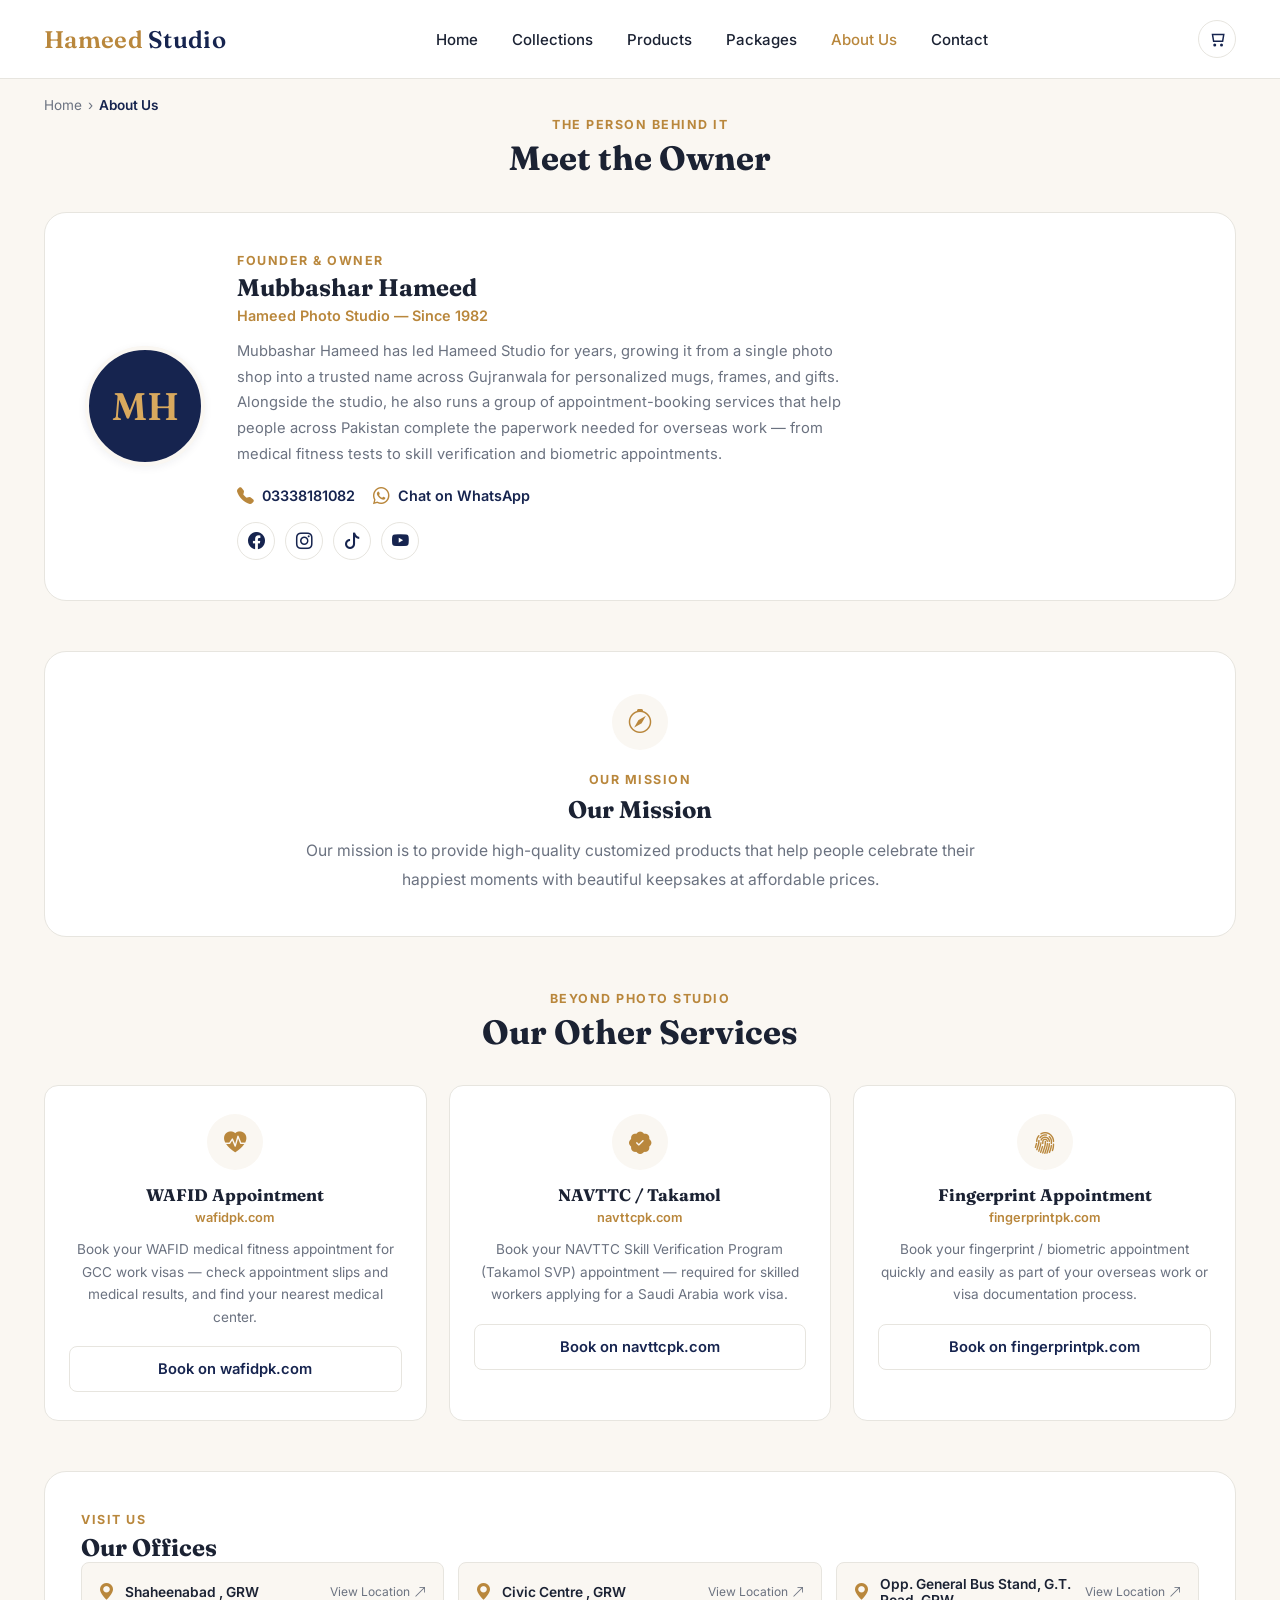
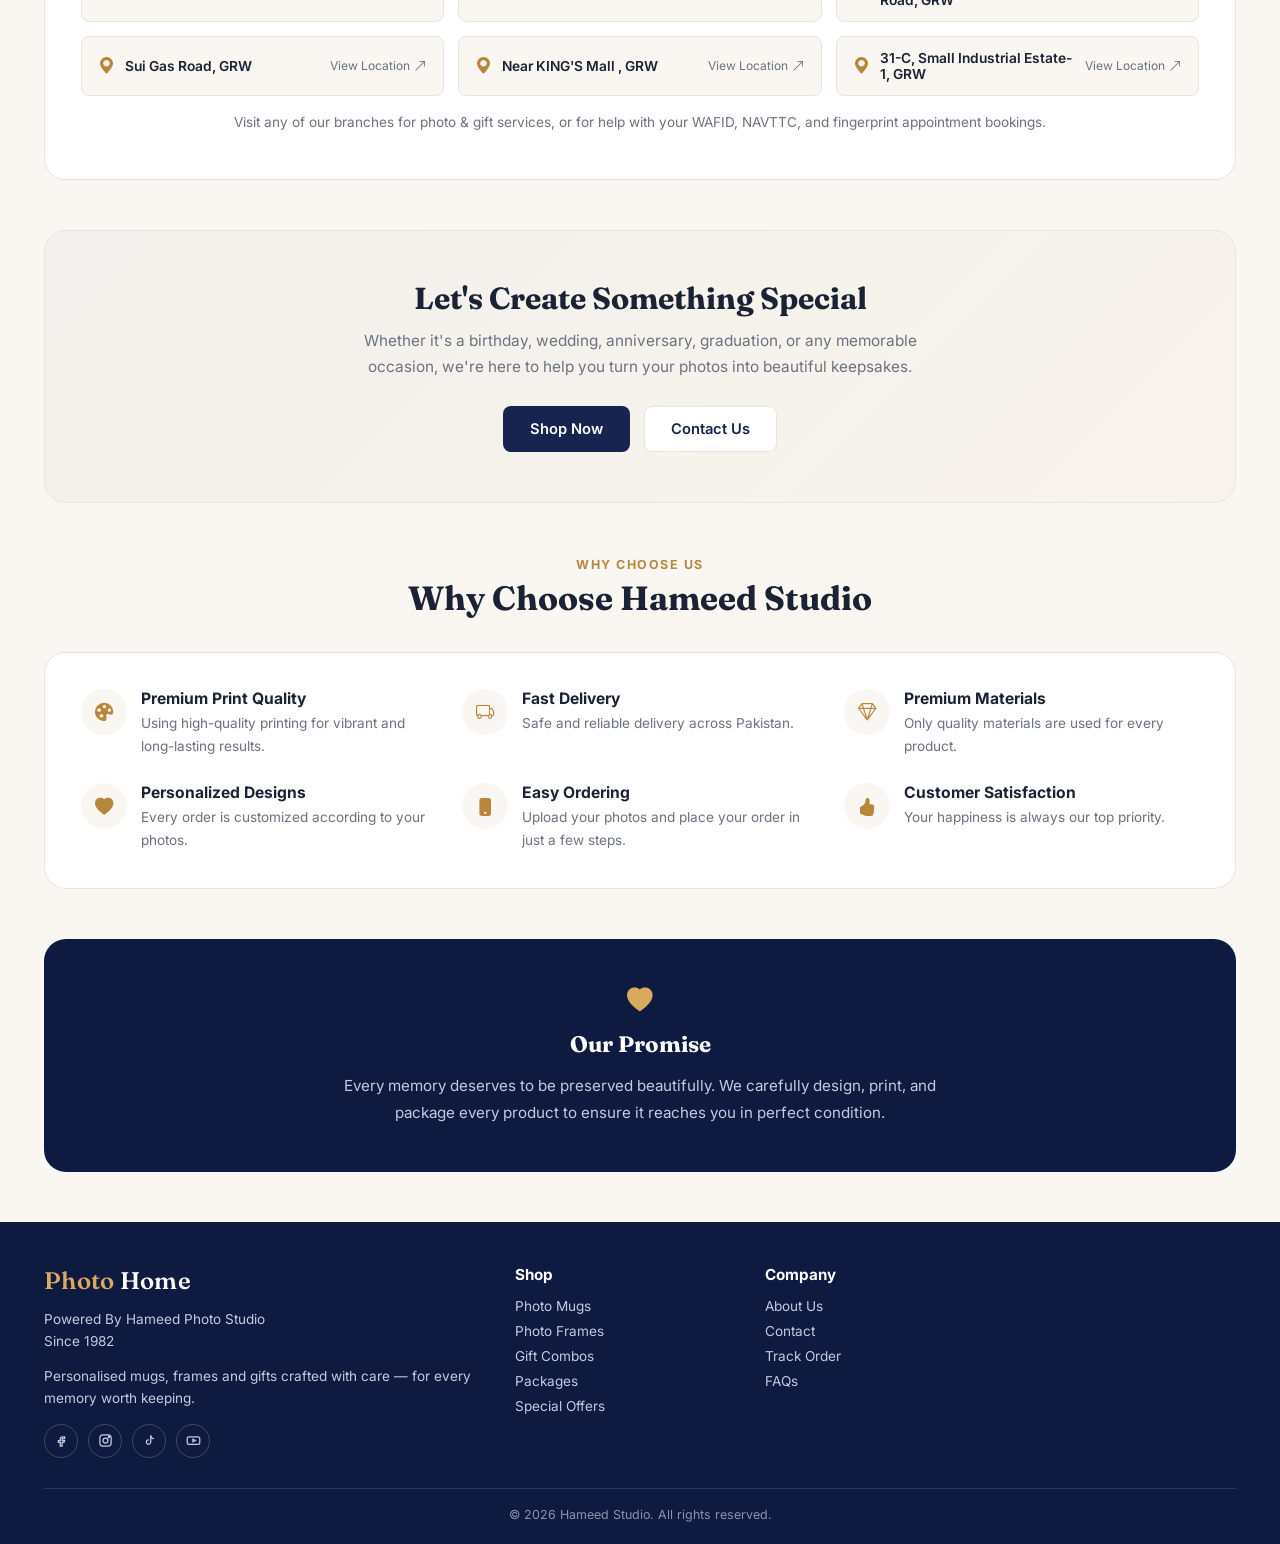
==== about.html @ 4ef89299 "Add files via upload" ====
<!DOCTYPE html>
<html lang="en">
<head>
<meta charset="UTF-8">
<meta name="viewport" content="width=device-width, initial-scale=1.0">
 <link rel="icon" type="image/png" href="f.png">
<title>About Us — Hameed Photo Studio</title>
<link rel="preconnect" href="https://fonts.googleapis.com">
<link href="https://fonts.googleapis.com/css2?family=Fraunces:wght@500;600;700&family=Inter:wght@400;500;600;700&display=swap" rel="stylesheet">
<link rel="stylesheet" href="https://cdn.jsdelivr.net/npm/bootstrap-icons@1.11.3/font/bootstrap-icons.css">
<link rel="stylesheet" href="css/style.css">
<style>
  /* ---------- About page (scoped additions, on-brand) ---------- */
  .about-hero{
    background:var(--navy);
    border-radius:var(--radius-lg);
    padding:56px 40px;
    margin:26px 0 50px;
    color:#fff;
    text-align:center;
  }
  .about-hero .eyebrow{color:var(--gold-light);}
  .about-hero h1{
    color:#fff;
    font-size:clamp(1.9rem,4vw,2.7rem);
    margin:10px 0 18px;
  }
  .about-hero p{
    color:#d9ddea;
    max-width:680px;
    margin:0 auto 10px;
    font-size:1rem;
    line-height:1.8;
  }

  .about-mission{
    background:#fff;
    border:1px solid var(--border);
    border-radius:var(--radius-lg);
    padding:42px;
    text-align:center;
    margin-bottom:50px;
  }
  .about-mission .icon-circle{
    width:56px;height:56px;
    border-radius:50%;
    background:var(--cream);
    display:flex;align-items:center;justify-content:center;
    margin:0 auto 18px;
  }
  .about-mission .icon-circle i{font-size:1.5rem;color:var(--gold);}
  .about-mission h2{font-size:1.5rem;margin-bottom:14px;}
  .about-mission p{
    max-width:680px;
    margin:0 auto;
    color:var(--muted);
    font-size:.98rem;
    line-height:1.8;
  }

  .offer-grid{
    display:grid;
    grid-template-columns:repeat(4,1fr);
    gap:16px;
    margin-bottom:50px;
  }
  .offer-item{
    background:#fff;
    border:1px solid var(--border);
    border-radius:var(--radius);
    padding:20px 18px;
    display:flex;
    align-items:center;
    gap:12px;
    font-weight:600;
    font-size:.92rem;
    color:var(--text);
    transition:box-shadow .15s ease, transform .15s ease, border-color .15s ease;
  }
  .offer-item:hover{
    box-shadow:var(--shadow-sm);
    transform:translateY(-2px);
    border-color:var(--gold-light);
  }
  .offer-item .check{
    width:30px;height:30px;
    border-radius:50%;
    background:var(--cream);
    color:var(--gold);
    display:flex;align-items:center;justify-content:center;
    flex:none;
    font-size:.9rem;
  }

  .why-strip{
    background:#fff;
    border:1px solid var(--border);
    border-radius:var(--radius-lg);
    padding:36px;
    display:grid;
    grid-template-columns:repeat(3,1fr);
    gap:26px;
    margin-bottom:50px;
  }
  .why-item{display:flex;gap:14px;align-items:flex-start;}
  .why-item .icon-circle{
    width:46px;height:46px;
    border-radius:50%;
    background:var(--cream);
    display:flex;align-items:center;justify-content:center;
    flex:none;
  }
  .why-item .icon-circle i{font-size:1.15rem;color:var(--gold);}
  .why-item b{display:block;font-size:.98rem;margin-bottom:4px;}
  .why-item span{font-size:.85rem;color:var(--muted);line-height:1.6;}

  .about-promise{
    background:var(--navy-dark);
    border-radius:var(--radius-lg);
    padding:46px 40px;
    text-align:center;
    color:#fff;
    margin-bottom:50px;
  }
  .about-promise i.bi-heart-fill{font-size:1.6rem;color:var(--gold-light);margin-bottom:16px;display:block;}
  .about-promise h2{color:#fff;font-size:1.4rem;margin-bottom:14px;}
  .about-promise p{
    color:#c4cae0;
    max-width:620px;
    margin:0 auto;
    font-size:.95rem;
    line-height:1.8;
  }

  /* ---------- Meet the Owner ---------- */
  .owner-section{
    background:#fff;
    border:1px solid var(--border);
    border-radius:var(--radius-lg);
    padding:40px;
    margin-bottom:50px;
    display:flex;
    align-items:center;
    gap:32px;
    flex-wrap:wrap;
  }
  .owner-photo{
    width:120px;height:120px;
    border-radius:50%;
    background:var(--navy);
    color:var(--gold-light);
    display:flex;align-items:center;justify-content:center;
    font-family:var(--font-display);
    font-size:2.4rem;
    font-weight:600;
    flex:none;
    border:4px solid var(--cream);
    box-shadow:var(--shadow-sm);
  }
  .owner-details{flex:1;min-width:240px;}
  .owner-details .eyebrow{display:block;margin-bottom:6px;}
  .owner-details h2{font-size:1.5rem;margin-bottom:6px;}
  .owner-details .owner-role{color:var(--gold);font-weight:600;font-size:.9rem;margin-bottom:14px;}
  .owner-details p{color:var(--muted);font-size:.92rem;line-height:1.75;margin-bottom:18px;max-width:620px;}
  .owner-contact-row{display:flex;align-items:center;gap:18px;flex-wrap:wrap;margin-bottom:16px;}
  .owner-contact-row a{
    display:inline-flex;align-items:center;gap:8px;
    font-weight:600;font-size:.9rem;color:var(--navy);
  }
  .owner-contact-row a:hover{color:var(--gold);}
  .owner-contact-row i{color:var(--gold);font-size:1.05rem;}
  .owner-social-row{display:flex;gap:10px;}
  .owner-social-row a{
    width:38px;height:38px;
    border-radius:50%;
    border:1px solid var(--border);
    display:flex;align-items:center;justify-content:center;
    color:var(--navy);
    transition:background .15s ease, border-color .15s ease, color .15s ease;
  }
  .owner-social-row a:hover{background:var(--navy);border-color:var(--navy);color:#fff;}
  .owner-social-row i{font-size:1.05rem;}

  /* ---------- Other Websites / Services ---------- */
  .services-grid{
    display:grid;
    grid-template-columns:repeat(3,1fr);
    gap:22px;
    margin-bottom:50px;
  }
  .service-card{
    background:#fff;
    border:1px solid var(--border);
    border-radius:var(--radius);
    padding:28px 24px;
    text-align:center;
    transition:box-shadow .15s ease, transform .15s ease;
  }
  .service-card:hover{box-shadow:var(--shadow);transform:translateY(-3px);}
  .service-card .icon-circle{
    width:56px;height:56px;
    border-radius:50%;
    background:var(--cream);
    display:flex;align-items:center;justify-content:center;
    margin:0 auto 16px;
  }
  .service-card .icon-circle i{font-size:1.4rem;color:var(--gold);}
  .service-card h3{font-size:1.05rem;margin-bottom:4px;}
  .service-card .service-domain{
    display:block;
    font-size:.8rem;
    color:var(--gold);
    font-weight:600;
    margin-bottom:12px;
  }
  .service-card p{font-size:.85rem;color:var(--muted);line-height:1.65;margin-bottom:18px;min-height:66px;}
  .service-card .btn{width:100%;}

  /* ---------- Offices ---------- */
  .offices-section{
    background:#fff;
    border:1px solid var(--border);
    border-radius:var(--radius-lg);
    padding:36px;
    margin-bottom:50px;
  }
  .offices-section .store-item{
    background:var(--cream);
    border:1px solid var(--border);
  }
  .offices-section .store-item:hover{
    background:#fff;
    border-color:var(--gold);
    box-shadow:var(--shadow-sm);
  }
  .offices-section .store-name{color:var(--text);}
  .offices-section .store-view{color:var(--muted);}
  .offices-section .store-item i.bi-geo-alt-fill{color:var(--gold);}
  .offices-note{
    font-size:.85rem;
    color:var(--muted);
    margin-top:18px;
    text-align:center;
  }

  .about-cta{
    text-align:center;
    padding:50px 24px;
    background:linear-gradient(135deg, #16244f08 0%, #b9873c08 100%);
    border-radius:var(--radius-lg);
    border:1px solid var(--border);
    margin-bottom:50px;
  }
  .about-cta h2{font-size:clamp(1.4rem,3vw,1.9rem);margin-bottom:12px;}
  .about-cta p{
    max-width:560px;
    margin:0 auto 26px;
    color:var(--muted);
    font-size:.96rem;
    line-height:1.7;
  }
  .about-cta .cta-buttons{
    display:flex;
    justify-content:center;
    gap:14px;
    flex-wrap:wrap;
  }

  @media (max-width:1024px){
    .offer-grid{grid-template-columns:repeat(2,1fr);}
    .why-strip{grid-template-columns:repeat(2,1fr);}
    .services-grid{grid-template-columns:1fr 1fr;}
  }
  @media (max-width:768px){
    .about-hero,.about-mission,.about-promise{padding:32px 22px;}
    .why-strip{grid-template-columns:1fr;padding:26px;}
    .offer-grid{grid-template-columns:1fr 1fr;}
    .owner-section{padding:28px;text-align:center;justify-content:center;}
    .owner-contact-row,.owner-social-row{justify-content:center;}
    .services-grid{grid-template-columns:1fr;}
    .offices-section{padding:26px;}
  }
  @media (max-width:520px){
    .offer-grid{grid-template-columns:1fr;}
    .cta-buttons{flex-direction:column;}
    .cta-buttons .btn{width:100%;}
  }
</style>
</head>
<body>
  <header class="site-header">
      <div class="container">
        <a href="index.html" class="logo">Hameed <span>Studio</span></a>
        <nav class="main-nav">
          <a href="index.html" >Home</a>
          <a href="./coll.html">Collections</a>
          <a href="products.html">Products</a>
          <a href="packages.html">Packages</a>
          <a href="about.html" class="active">About Us</a>
          <a href="contact.html">Contact</a>
        </nav>
        <div class="header-icons">
          
          <a href="cart.html" class="icon-btn" aria-label="Cart">
            <svg viewBox="0 0 24 24" fill="none" stroke="currentColor" stroke-width="2">
              <path d="M6 6h15l-1.5 9h-12z" />
              <circle cx="9" cy="20" r="1" />
              <circle cx="18" cy="20" r="1" />
            </svg>
            <span class="cart-count">0</span>
          </a>
        
          <button class="hamburger" aria-label="Menu">
            <svg viewBox="0 0 24 24" fill="none" stroke="currentColor" stroke-width="2">
              <path d="M3 6h18M3 12h18M3 18h18" />
            </svg>
          </button>
        </div>
      </div>
      <nav class="mobile-nav">
        <a href="index.html">Home</a>
        <a href="coll.html">Collections</a>
        <a href="products.html">Products</a>
        <a href="packages.html">Packages</a>
        <a href="about.html">About Us</a>
        <a href="contact.html">Contact</a>
      </nav>
    </header>

<div class="container">
  <div class="breadcrumb">
    <a href="index.html">Home</a><span class="sep">›</span><span class="current">About Us</span>
  </div>


  <!-- Meet the Owner -->
  <div class="section-head contact-section-head">
    <span class="eyebrow">The Person Behind It</span>
    <h2 style="margin-top:6px;">Meet the Owner</h2>
  </div>
  <div class="owner-section">
    <div class="owner-photo">MH</div>
    <div class="owner-details">
      <span class="eyebrow">Founder &amp; Owner</span>
      <h2>Mubbashar Hameed</h2>
      <div class="owner-role">Hameed Photo Studio — Since 1982</div>
      <p>Mubbashar Hameed has led Hameed Studio for years, growing it from a single photo shop into a trusted name across Gujranwala for personalized mugs, frames, and gifts. Alongside the studio, he also runs a group of appointment-booking services that help people across Pakistan complete the paperwork needed for overseas work — from medical fitness tests to skill verification and biometric appointments.</p>
      <div class="owner-contact-row">
        <a href="tel:+923338181082"><i class="bi bi-telephone-fill"></i> 03338181082</a>
        <a href="https://wa.me/923338181082" target="_blank" rel="noopener noreferrer"><i class="bi bi-whatsapp"></i> Chat on WhatsApp</a>
      </div>
      <div class="owner-social-row">
        <a href="https://www.facebook.com/share/1FpU9w5zaE/?mibextid=wwXIfr" target="_blank" rel="noopener noreferrer" aria-label="Facebook"><i class="bi bi-facebook"></i></a>
        <a href="https://www.instagram.com/photohome92?utm_source=ig_web_button_share_sheet&igsh=ZDNlZDc0MzIxNw==" target="_blank" rel="noopener noreferrer" aria-label="Instagram"><i class="bi bi-instagram"></i></a>
        <a href="https://www.tiktok.com/@mubbasharhameed?_r=1&_d=el9mgd0d287khg&sec_uid=MS4wLjABAAAAEWGDdGhFYpXPYLI64K3etRBabU9BoQK030XQkEzIUqg5eX-70fOCUuhP2rF45krd&share_author_id=6718066188109317126&sharer_language=en&source=h5_m&u_code=d7ci6beak2mieh&item_author_type=1&utm_source=copy&tt_from=copy&enable_checksum=1&utm_medium=ios&share_link_id=FFA231FA-F292-4E8D-B7E1-EBB115551BD9&user_id=6718066188109317126&sec_user_id=MS4wLjABAAAAEWGDdGhFYpXPYLI64K3etRBabU9BoQK030XQkEzIUqg5eX-70fOCUuhP2rF45krd&social_share_type=4&ug_btm=b8727,b0&utm_campaign=client_share&share_app_id=1233" target="_blank" rel="noopener noreferrer" aria-label="TikTok"><i class="bi bi-tiktok"></i></a>
        <a href="https://youtube.com/@hameedphotostudio9298?si=7_X4aQQ2ddpOKIj0" target="_blank" rel="noopener noreferrer" aria-label="YouTube"><i class="bi bi-youtube"></i></a>
      </div>
    </div>
  </div>
  <!-- 2. Our Mission -->
  <div class="about-mission">
    <div class="icon-circle"><i class="bi bi-compass"></i></div>
    <span class="eyebrow">Our Mission</span>
    <h2 style="margin-top:8px;">Our Mission</h2>
    <p>Our mission is to provide high-quality customized products that help people celebrate their happiest moments with beautiful keepsakes at affordable prices.</p>
  </div>




  <!-- Our Other Websites / Services -->
  <div class="section-head contact-section-head">
    <span class="eyebrow">Beyond Photo Studio</span>
    <h2 style="margin-top:6px;">Our Other Services</h2>
  </div>
  <div class="services-grid">
    <div class="service-card">
      <div class="icon-circle"><i class="bi bi-heart-pulse-fill"></i></div>
      <h3>WAFID Appointment</h3>
      <span class="service-domain">wafidpk.com</span>
      <p>Book your WAFID medical fitness appointment for GCC work visas — check appointment slips and medical results, and find your nearest medical center.</p>
      <a href="https://wafidpk.com" target="_blank" rel="noopener noreferrer" class="btn btn-outline">Book on wafidpk.com</a>
    </div>
    <div class="service-card">
      <div class="icon-circle"><i class="bi bi-patch-check-fill"></i></div>
      <h3>NAVTTC / Takamol</h3>
      <span class="service-domain">navttcpk.com</span>
      <p>Book your NAVTTC Skill Verification Program (Takamol SVP) appointment — required for skilled workers applying for a Saudi Arabia work visa.</p>
      <a href="https://navttcpk.com" target="_blank" rel="noopener noreferrer" class="btn btn-outline">Book on navttcpk.com</a>
    </div>
    <div class="service-card">
      <div class="icon-circle"><i class="bi bi-fingerprint"></i></div>
      <h3>Fingerprint Appointment</h3>
      <span class="service-domain">fingerprintpk.com</span>
      <p>Book your fingerprint / biometric appointment quickly and easily as part of your overseas work or visa documentation process.</p>
      <a href="https://fingerprintpk.com" target="_blank" rel="noopener noreferrer" class="btn btn-outline">Book on fingerprintpk.com</a>
    </div>
  </div>

  <!-- Our Offices -->
  <div class="offices-section">
    <div class="contact-section-head">
      <span class="eyebrow">Visit Us</span>
      <h2 style="margin-top:6px;">Our Offices</h2>
    </div>
    <div class="store-grid">
      <a class="store-item" href="https://maps.app.goo.gl/Ns7Nab46HfmEYiUe8" target="_blank" rel="noopener noreferrer">
        <i class="bi bi-geo-alt-fill"></i>
        <span class="store-name">Shaheenabad , GRW</span>
        <span class="store-view">View Location <i class="bi bi-arrow-up-right"></i></span>
      </a>
      <a class="store-item" href="https://maps.app.goo.gl/9WUnMPao4esh6DT9A" target="_blank" rel="noopener noreferrer">
        <i class="bi bi-geo-alt-fill"></i>
        <span class="store-name">Civic Centre , GRW</span>
        <span class="store-view">View Location <i class="bi bi-arrow-up-right"></i></span>
      </a>
      <a class="store-item" href="https://maps.app.goo.gl/9Dsx5iBLH7k877bQ9" target="_blank" rel="noopener noreferrer">
        <i class="bi bi-geo-alt-fill"></i>
        <span class="store-name">Opp. General Bus Stand, G.T. Road, GRW</span>
        <span class="store-view">View Location <i class="bi bi-arrow-up-right"></i></span>
      </a>
      <a class="store-item" href="https://maps.app.goo.gl/rNb89twX9jYsZD4z9" target="_blank" rel="noopener noreferrer">
        <i class="bi bi-geo-alt-fill"></i>
        <span class="store-name">Sui Gas Road, GRW</span>
        <span class="store-view">View Location <i class="bi bi-arrow-up-right"></i></span>
      </a>
      <a class="store-item" href="https://maps.app.goo.gl/7EHVBnwbSZJgqomSA" target="_blank" rel="noopener noreferrer">
        <i class="bi bi-geo-alt-fill"></i>
        <span class="store-name">Near KING'S Mall , GRW</span>
        <span class="store-view">View Location <i class="bi bi-arrow-up-right"></i></span>
      </a>
      <a class="store-item" href="https://maps.app.goo.gl/yhW7ZsPJetTutuQg9" target="_blank" rel="noopener noreferrer">
        <i class="bi bi-geo-alt-fill"></i>
        <span class="store-name">31-C, Small Industrial Estate-1, GRW</span>
        <span class="store-view">View Location <i class="bi bi-arrow-up-right"></i></span>
      </a>
    </div>
    <p class="offices-note">Visit any of our branches for photo &amp; gift services, or for help with your WAFID, NAVTTC, and fingerprint appointment bookings.</p>
  </div>

  <!-- 6. Call To Action -->
  <div class="about-cta">
    <h2>Let's Create Something Special</h2>
    <p>Whether it's a birthday, wedding, anniversary, graduation, or any memorable occasion, we're here to help you turn your photos into beautiful keepsakes.</p>
    <div class="cta-buttons">
      <a href="products.html" class="btn btn-primary">Shop Now</a>
      <a href="contact.html" class="btn btn-outline">Contact Us</a>
    </div>
  </div>
  <!-- 4. Why Choose Hameed Studio -->
  <div class="section-head contact-section-head">
    <span class="eyebrow">Why Choose Us</span>
    <h2 style="margin-top:6px;">Why Choose Hameed Studio</h2>
  </div>
  <div class="why-strip">
    <div class="why-item">
      <div class="icon-circle"><i class="bi bi-palette-fill"></i></div>
      <div>
        <b>Premium Print Quality</b>
        <span>Using high-quality printing for vibrant and long-lasting results.</span>
      </div>
    </div>
    <div class="why-item">
      <div class="icon-circle"><i class="bi bi-truck"></i></div>
      <div>
        <b>Fast Delivery</b>
        <span>Safe and reliable delivery across Pakistan.</span>
      </div>
    </div>
    <div class="why-item">
      <div class="icon-circle"><i class="bi bi-gem"></i></div>
      <div>
        <b>Premium Materials</b>
        <span>Only quality materials are used for every product.</span>
      </div>
    </div>
    <div class="why-item">
      <div class="icon-circle"><i class="bi bi-heart-fill"></i></div>
      <div>
        <b>Personalized Designs</b>
        <span>Every order is customized according to your photos.</span>
      </div>
    </div>
    <div class="why-item">
      <div class="icon-circle"><i class="bi bi-phone-fill"></i></div>
      <div>
        <b>Easy Ordering</b>
        <span>Upload your photos and place your order in just a few steps.</span>
      </div>
    </div>
    <div class="why-item">
      <div class="icon-circle"><i class="bi bi-hand-thumbs-up-fill"></i></div>
      <div>
        <b>Customer Satisfaction</b>
        <span>Your happiness is always our top priority.</span>
      </div>
    </div>
  </div>
  <!-- 5. Our Promise -->
  <div class="about-promise">
    <i class="bi bi-heart-fill"></i>
    <h2>Our Promise</h2>
    <p>Every memory deserves to be preserved beautifully. We carefully design, print, and package every product to ensure it reaches you in perfect condition.</p>
  </div>
</div>
  <footer class="site-footer" id="footer-section">
      <div class="container">
        <div class="footer-grid">
          <div>
                <a href="index.html" class="logo" style="color: #d9a95e;">Photo <span style="color: #fff;">Home</span></a>
            <p>Powered By Hameed Photo Studio <br> Since 1982</p>
                <p>Personalised mugs, frames and gifts crafted with care — for every memory worth keeping.</p>
            <div class="social-row">
              <a href="https://www.facebook.com/share/1FpU9w5zaE/?mibextid=wwXIfr" aria-label="Facebook"><svg viewBox="0 0 24 24" fill="none" stroke="currentColor"
                  stroke-width="2">
                  <path d="M14 9h3V6h-3a4 4 0 00-4 4v2H7v3h3v6h3v-6h3l1-3h-4v-2a1 1 0 011-1z" />
                </svg></a>
              <a href="https://www.instagram.com/photohome92?utm_source=ig_web_button_share_sheet&igsh=ZDNlZDc0MzIxNw==" aria-label="Instagram"><svg viewBox="0 0 24 24" fill="none" stroke="currentColor"
                  stroke-width="2">
                  <rect x="3" y="3" width="18" height="18" rx="5" />
                  <circle cx="12" cy="12" r="4" />
                  <circle cx="17.5" cy="6.5" r="1" />
                </svg></a>
              <a href="https://www.tiktok.com/@mubbasharhameed?_r=1&_d=el9mgd0d287khg&sec_uid=MS4wLjABAAAAEWGDdGhFYpXPYLI64K3etRBabU9BoQK030XQkEzIUqg5eX-70fOCUuhP2rF45krd&share_author_id=6718066188109317126&sharer_language=en&source=h5_m&u_code=d7ci6beak2mieh&item_author_type=1&utm_source=copy&tt_from=copy&enable_checksum=1&utm_medium=ios&share_link_id=FFA231FA-F292-4E8D-B7E1-EBB115551BD9&user_id=6718066188109317126&sec_user_id=MS4wLjABAAAAEWGDdGhFYpXPYLI64K3etRBabU9BoQK030XQkEzIUqg5eX-70fOCUuhP2rF45krd&social_share_type=4&ug_btm=b8727,b0&utm_campaign=client_share&share_app_id=1233" aria-label="TikTok"><svg viewBox="0 0 24 24" fill="none" stroke="currentColor"
                  stroke-width="2">
                  <path d="M14 4v10.5a3.5 3.5 0 11-3-3.46" />
                  <path d="M14 4a5 5 0 005 5" />
                </svg></a>
              <a href="https://youtube.com/@hameedphotostudio9298?si=7_X4aQQ2ddpOKIj0" aria-label="YouTube"><svg viewBox="0 0 24 24" fill="none" stroke="currentColor"
                  stroke-width="2">
                  <rect x="2" y="6" width="20" height="12" rx="3" />
                  <path d="M11 10l4 2-4 2z" />
                </svg></a>
            </div>
          </div>
          <div>
            <h4>Shop</h4>
            <ul>
              <li><a href="products.html">Photo Mugs</a></li>
              <li><a href="products.html">Photo Frames</a></li>
              <li><a href="products.html">Gift Combos</a></li>
              <li><a href="packages.html">Packages</a></li>
              <li><a href="products.html">Special Offers</a></li>
            </ul>
          </div>
          <div>
            <h4>Company</h4>
            <ul>
              <li><a href="about.html">About Us</a></li>
              <li><a href="contact.html">Contact</a></li>
              <li><a href="contact.html">Track Order</a></li>
              <li><a href="about.html">FAQs</a></li>
            </ul>
          </div>
         
        </div>

    
        <div class="footer-bottom">© 2026 Hameed Studio. All rights reserved.</div>
      </div>
    </footer>


<script src="js/cart.js"></script>
<script src="js/main.js"></script>
</body>
</html>
---- css/style.css ----
/* ============================================================
   HAMEED STUDIO — Design tokens
   Change the values in :root to re-theme the whole site.
   ============================================================ */
:root{
  --navy-dark:#0e1a3f;
  --navy:#16244f;
  --navy-soft:#1d2c5c;
  --gold:#b9873c;
  --gold-light:#d9a95e;
  --cream:#faf7f2;
  --white:#ffffff;
  --text:#1b2233;
  --muted:#6b7280;
  --border:#e7e5df;
  --success:#1f9d55;
  --danger:#d64545;
  --radius-sm:8px;  
  --radius:14px;
  --radius-lg:22px;
  --shadow-sm:0 2px 8px rgba(16,26,63,.06);
  --shadow:0 8px 28px rgba(16,26,63,.10);
  --shadow-lg:0 18px 45px rgba(16,26,63,.16);
  --maxw:1240px;
  --font-display:'Fraunces', 'Georgia', serif;
  --font-body:'Inter', -apple-system, BlinkMacSystemFont, sans-serif;
}

*,*::before,*::after{box-sizing:border-box;}
html{scroll-behavior:smooth;}
body{
  margin:0;
  font-family:var(--font-body);
  color:var(--text);
  background:var(--cream);
  -webkit-font-smoothing:antialiased;
}
img{max-width:100%;display:block;}
a{color:inherit;text-decoration:none;}
/* Remove underlines everywhere — overrides Bootstrap or inline link styles */
a, a * , u, .underline{ 
  text-decoration: none !important;
  box-shadow: none !important;
}
button{font-family:inherit;cursor:pointer;}
ul{list-style:none;margin:0;padding:0;}
h1,h2,h3,h4{font-family:var(--font-display);margin:0;line-height:1.15;}
:focus-visible{outline:2px solid var(--gold);outline-offset:2px;}

.container{
  max-width:var(--maxw);
  margin:0 auto;
  padding:0 24px;
}

/* ---------- Utility strip (trust badges) ---------- */
.trust-strip{
  background:var(--navy);
  color:#fff;
}
.trust-strip .container{
  display:flex;
  align-items:center;
  justify-content:space-evenly;
  flex-wrap:wrap;
  gap:20px;
  padding-top:14px;
  padding-bottom:14px;
}
.trust-item{
  display:flex;
  align-items:center;
  justify-content:center;
  gap:10px;
  white-space:nowrap;
  font-size:.82rem;
  flex:1 1 auto;
}
.trust-item svg{flex:none;width:20px;height:20px;stroke:var(--gold-light);}
.trust-item b{display:block;font-size:.86rem;font-weight:600;}
.trust-item span{color:#b9c0d8;font-size:.76rem;}

/* Backwards compatibility for new trust-strip markup (container-fluid) */
.container-fluid.text-white.py-2{
  background:var(--navy);
  color:#fff;
}
.container-fluid.text-white.py-2 .container{
  display:flex;
  align-items:center;
  justify-content:space-evenly;
  flex-wrap:wrap;
  gap:20px; 
  padding-top:8px;
  padding-bottom:8px;
}
.container-fluid.text-white.py-2 .col-4{display:flex;align-items:center;justify-content:center;gap:10px;white-space:nowrap;}
.container-fluid.text-white.py-2 i{color:var(--gold-light);}



.site-header{
  background:#fff;
  border-bottom:1px solid var(--border);
  position:sticky;
  top:0;
  z-index:50;
}
.site-header .container{
  display:flex;
  align-items:center;
  justify-content:space-between;
  height:78px;
}
.logo{
  font-family:var(--font-display);
  font-weight:600;
  font-size:1.5rem;
  color:var(--gold);
  letter-spacing:.3px;
  text-decoration: none;
}
.logo span{color:var(--navy);}
.main-nav{
  display:flex;
  align-items:center;
  gap:34px;
}
.main-nav a{
  font-size:.94rem;
  font-weight:500;
  color:var(--text);
  position:relative;
  padding:4px 0;
}
.main-nav a.active,.main-nav a:hover{color:var(--gold);}
.header-icons{
  display:flex;
  align-items:center;
  gap:20px;
}
.icon-btn{
  position:relative;
  width:38px;height:38px;
  display:flex;align-items:center;justify-content:center;
  border-radius:50%;
  border:1px solid var(--border);
  background:#fff;
  color:var(--navy);
}
.icon-btn:hover{background:var(--cream);}
.icon-btn svg{width:18px;height:18px;}
.cart-count{
  position:absolute;
  top:-6px;right:-6px;
  background:var(--gold);
  color:#fff;
  font-size:.65rem;
  font-weight:700;
  min-width:18px;height:18px;
  border-radius:50%;
  display:flex;align-items:center;justify-content:center;
  padding:0 3px;
}
.hamburger{
  display:none;
  width:38px;height:38px;
  border:none;background:none;
  align-items:center;justify-content:center;
}
.hamburger svg{width:24px;height:24px;}

.mobile-nav{
  display:none;
  flex-direction:column;
  background:#fff;
  border-bottom:1px solid var(--border);
  padding:8px 24px 18px;
}
.mobile-nav.open{display:flex;}
.mobile-nav a{
  padding:12px 0;
  border-bottom:1px solid var(--border);
  font-weight:500;
}
.mobile-nav a.active,
.mobile-nav a:hover{color:var(--gold);}
.mobile-nav a:last-child{border-bottom:none;}
/* =====================================
   HERO — REBUILT
   Rectangle 16:9 slider at every screen size (mobile included).
   6 slides, swipe/drag + arrow buttons + dots, no crossfade hacks —
   real transform-based track (see the script at the bottom of
   index.html for the swipe/drag/dots logic).
   To change images: swap the <img src> on each .hero-slide in
   index.html. Keep photos roughly 16:9 (e.g. 1600x900) so
   object-fit:cover doesn't crop faces/text awkwardly.
===================================== */

.hero{
  padding:16px 0 32px;
  background:none;
}

.hero .container{
  display:flex;
  flex-direction:column;
  gap:18px;
}

/* ---- Slider shell: fixed rectangle, never distorts ---- */
.hero-slider{
  position:relative;
  width:100%;
  aspect-ratio:16 / 9;
  border-radius:18px;
  overflow:hidden;
  background:#0f172a;
  box-shadow:var(--shadow);
  touch-action:pan-y;
  -webkit-user-select:none;
  user-select:none;
  margin-bottom:18px;
}

.hero-slider-track{
  display:flex;
  width:100%;
  height:100%;
  transition:transform .4s cubic-bezier(.22,.61,.36,1);
  will-change:transform;
}

.hero-slide{
  flex:0 0 100%;
  width:100%;
  height:100%;
}

.hero-slide img{
  width:100%;
  height:100%;
  object-fit:cover;
  object-position:center;
  pointer-events:none;
  -webkit-user-drag:none;
}

.hero-slider-btn{
  position:absolute;
  top:50%;
  transform:translateY(-50%);
  z-index:3;
  width:36px;
  height:36px;
  border:none;
  border-radius:50%;
  background:rgba(255,255,255,.85);
  color:var(--navy);
  display:flex;
  align-items:center;
  justify-content:center;
  box-shadow:0 6px 16px rgba(0,0,0,.2);
  cursor:pointer;
}
.hero-slider-btn.prev{left:10px;}
.hero-slider-btn.next{right:10px;}
.hero-slider-btn svg{width:18px;height:18px;}

.hero-dots{
  position:absolute;
  left:0;
  right:0;
  bottom:10px;
  z-index:3;
  display:flex;
  justify-content:center;
  gap:6px;
}
.hero-dot{
  width:7px;
  height:7px;
  padding:0;
  border:none;
  border-radius:50%;
  background:rgba(255,255,255,.55);
  cursor:pointer;
  transition:background .2s ease, width .2s ease;
}
.hero-dot.active{
  width:20px;
  border-radius:4px;
  background:#fff;
}

/* ---- Content panel ---- */
.hero-content{
  width:100%;
  background:var(--navy);
  color:#fff;
  border-radius:18px;
  padding:26px 22px;
  text-align:left;
  box-sizing:border-box;
}

.hero-eyebrow{
  display:block;
  color:var(--gold-light);
  font-size:13px;
  font-weight:700;
  letter-spacing:1px;
  margin-bottom:8px;
}

.hero h1{
  font-size:1.55rem;
  line-height:1.2;
  margin:0 0 10px;
  color:#fff;
}
.hero h1 em{
  color:var(--gold-light);
  font-style:normal;
}

.hero p{
  font-size:15px;
  line-height:1.7;
  color:#d9ddea;
  margin:0 0 20px;
  max-width:100%;
}

.hero .btn{
  width:100%;
  height:50px;
  display:flex;
  align-items:center;
  justify-content:center;
  background-color:var(--gold);
  color:#fff;
}

/* ---- Desktop / tablet: slider gets bigger, content sits below it ---- */
@media (min-width:769px){
  .hero{padding:24px 0 0;}
  .hero .container{position:relative;display:block;}

  .hero-slider{
    border-radius:28px;
    box-shadow:0 16px 40px rgba(0,0,0,.16);
  }
  .hero-slider-btn{width:46px;height:46px;}
  .hero-slider-btn.prev{left:20px;}
  .hero-slider-btn.next{right:20px;}
  .hero-slider-btn svg{width:20px;height:20px;}
  .hero-dots{bottom:18px;gap:8px;}
  .hero-dot{width:8px;height:8px;}
  .hero-dot.active{width:24px;}

  .hero-content{
    margin-top:24px;
    width:100%;
    background:linear-gradient(135deg, rgba(22,36,79,.96), rgba(22,36,79,.84));
    border-radius:24px;
    padding:28px 32px;
    box-shadow:0 12px 30px rgba(16,26,63,.25);
  }

  .hero h1{font-size:2.6rem;margin-bottom:14px;}
  .hero p{font-size:1.08rem;line-height:1.8;margin-bottom:24px;max-width:520px;}
  .hero .btn{width:auto;padding:15px 34px;height:auto;}
}

@media (min-width:1100px){
  .hero h1{font-size:3.1rem;}
}

/* Reusable hero-sized button used outside the hero section */
.btn-hero{
  padding:15px 34px;
  color: white;
  font-size:1rem;
  border-radius:6px;
}
/* ---------- Buttons ---------- */
.btn{
  display:inline-flex;
  align-items:center;
  justify-content:center;
  gap:8px;
  padding:13px 26px;
  border-radius:var(--radius-sm);
  border:1px solid transparent;
  font-weight:600;
  font-size:.92rem;
  text-decoration: none;
  transition:transform .15s ease, background .15s ease;
}
.btn-primary{background:var(--navy);color:#fff;}
.btn-primary:hover{background:var(--navy-soft);}
.btn-gold{background:var(--gold);color:#fff;}
.btn-gold:hover{background:var(--gold-light);}
.btn-outline{background:#fff;color:var(--navy);border-color:var(--border);}
.btn-outline:hover{border-color:var(--navy);}
.btn-block{width:100%;}
.btn svg{width:17px;height:17px;}
.btn:active{transform:scale(.98);}
.btn:disabled{opacity:.5;cursor:not-allowed;}

/* ---------- Category chips ---------- */
.chip-row{
  display:flex;
  flex-wrap:wrap;
  gap:10px;
  margin:28px 0;
  align-items:flex-start;
}
.chip-row.filter-row{
  margin:18px 0 30px;
  overflow-x:auto;
  padding-bottom:4px;
  -webkit-overflow-scrolling:touch;
  flex-wrap:nowrap;
}
.chip-row.filter-row::-webkit-scrollbar{
  height:6px;
}
.chip-row.filter-row::-webkit-scrollbar-thumb{
  background:rgba(0,0,0,.15);
  border-radius:999px;
}
.chip{
  background:#fff;
  border:1px solid var(--border);
  border-radius:999px;
  padding:10px 16px;
  display:flex;
  align-items:center;
  gap:8px;
  min-width:auto;
  height:42px;
  transition:box-shadow .15s ease, transform .15s ease, border-color .15s ease;
  white-space:nowrap;
}
.chip:hover{
  box-shadow:var(--shadow-sm);
  transform:translateY(-1px);
}
.chip.active{
  background:var(--navy);
  color:#fff;
  border-color:var(--navy);
}
.chip.active svg{color:#fff;}
.chip svg{width:18px;height:18px;color:var(--navy);}
.chip b{font-size:.92rem;}
.chip span{font-size:.78rem;color:var(--gold);font-weight:600;}

/* ---------- Section heading ---------- */
.section{padding:48px 0;}
.section-head{
  text-align:center;
  margin-bottom:34px;
}
.eyebrow{
  color:var(--gold);
  font-weight:700;
  letter-spacing:1.5px;
  font-size:.78rem;
  text-transform:uppercase;
}
.section-head h2{
  font-size:clamp(1.5rem,3vw,2.1rem);
  margin-top:6px;
}
.divider-heart{
  color:var(--gold);
  margin-top:10px;
}

/* ---------- Product grid & card ---------- */
.product-grid{
  display:grid;
  grid-template-columns:repeat(4,1fr);
  gap:22px;
}
.product-card{
  background:#fff;
  border:1px solid var(--border);
  border-radius:var(--radius);
  overflow:hidden;
  display:flex;
  flex-direction:column;
  position:relative;
  transition:box-shadow .15s ease, transform .15s ease;
}
.product-card:hover{box-shadow:var(--shadow);transform:translateY(-3px);}
.product-thumb{
  position:relative;
  width:100%;
  aspect-ratio:1/1;
  overflow:hidden;
  background:var(--cream);
}
.product-thumb img{
  width:100%;height:100%;
  object-fit:contain;
  background:#fff;
  transition:transform .3s ease;
}

/* Make product cards square on homepage product grids */
.product-grid.square-cards .product-thumb{
  aspect-ratio:1/1;
}
.product-card:hover .product-thumb img{transform:scale(1.05);}
.badge{
  position:absolute;
  top:10px;left:10px;
  background:var(--gold);
  color:#fff;
  font-size:.68rem;
  font-weight:700;
  padding:4px 9px;
  border-radius:999px;
  z-index:2;
}
.product-info{
  padding:16px 16px 18px;
  display:flex;
  flex-direction:column;
  gap:6px;
  flex:1;
}
.product-info h3{font-size:1rem;font-weight:600;}
.product-info .desc{font-size:.8rem;color:var(--muted);}
.price-row{
  display:flex;
  align-items:baseline;
  gap:8px;
  margin:4px 0 10px;
}
.price{font-weight:700;color:var(--navy);font-size:1.05rem;}
.price-strike{color:var(--muted);text-decoration:line-through;font-size:.85rem;}
.add-cart-btn{
  margin-top:auto;
  background:var(--navy);
  color:#fff;
  border:none;
  border-radius:var(--radius-sm);
  padding:10px;
  font-weight:600;
  font-size:.86rem;
  display:flex;align-items:center;justify-content:center;gap:6px;
}
.add-cart-btn:hover{background:var(--navy-soft);}
.add-cart-btn svg{width:16px;height:16px;}

.view-all-wrap{
  text-align:center;
  margin-top:48px;
  margin-bottom:48px;
  padding:40px 20px;
  background:linear-gradient(135deg, #16244f08 0%, #b9873c08 100%);
  border-radius:var(--radius-lg);
  border:1px solid var(--border);
}

.view-all-wrap .btn{
  font-size:1rem;
  font-weight:600;
  display:inline-flex;
  align-items:center;
  gap:8px;
  transition:all 0.3s ease;
}

.view-all-wrap .btn:hover{
  transform:translateX(4px);
}

/* ---------- Feature footer strip ---------- */
.feature-strip{
  background:#fff;
  border:1px solid var(--border);
  border-radius:var(--radius-lg);
  padding:30px;
  display:grid;
  grid-template-columns:repeat(4,1fr);
  gap:20px;
  margin:44px 0;
}
.feature-item{display:flex;gap:12px;align-items:flex-start;}
.feature-item svg{width:24px;height:24px;color:var(--gold);flex:none;}
.feature-item b{display:block;font-size:.9rem;}
.feature-item span{font-size:.78rem;color:var(--muted);}

/* ---------- Newsletter ---------- */
.newsletter{
  background:var(--navy);
  border-radius:var(--radius-lg);
  padding:36px;
  text-align:center;
  color:#fff;
  margin-bottom:44px;
}
.newsletter h3{font-size:1.3rem;margin-bottom:8px;}
.newsletter p{color:#c4cae0;margin-bottom:18px;font-size:.9rem;}
.newsletter-form{
  display:flex;
  max-width:420px;
  margin:0 auto;
  gap:10px;
}
.newsletter-form input{
  flex:1;
  padding:12px 16px;
  border-radius:var(--radius-sm);
  border:1px solid rgba(255,255,255,.25);
  background:rgba(255,255,255,.08);
  color:#fff;
}
.newsletter-form input::placeholder{color:#a9b0c8;}

/* ---------- Footer ---------- */
.site-footer{
  background:var(--navy-dark);
  color:#c4cae0;
  padding:44px 0 22px;
}
.footer-grid{
  display:grid;
  grid-template-columns:2fr 1fr 1fr 1fr;
  gap:30px;
  margin-bottom:30px;
}
.footer-grid h4{color:#fff;font-size:.95rem;margin-bottom:14px;font-family:var(--font-body);}
.footer-grid li{margin-bottom:9px;font-size:.85rem;}
.footer-grid p{font-size:.85rem;line-height:1.6;}
.social-row{display:flex;gap:10px;margin-top:14px;}
.social-row a{
  width:34px;height:34px;
  border-radius:50%;
  border:1px solid rgba(255,255,255,.2);
  display:flex;align-items:center;justify-content:center;
}
.social-row svg{width:15px;height:15px;}

/* ---------- Footer: Stores ---------- */
.footer-stores{
  border-top:1px solid rgba(255,255,255,.12);
  padding-top:26px;
  margin-bottom:26px;
}
.footer-stores h4{
  color:#fff;
  font-size:.95rem;
  margin-bottom:16px;
  font-family:var(--font-body);
}
.store-grid{
  display:grid;
  grid-template-columns:repeat(3, 1fr);
  gap:14px;
}
.store-item{
  display:flex;
  align-items:center;
  gap:10px;
  background:rgba(255,255,255,.04);
  border:1px solid rgba(255,255,255,.1);
  border-radius:var(--radius-sm);
  padding:13px 16px;
  transition:background .15s ease, border-color .15s ease;
}
.store-item:hover{
  background:rgba(255,255,255,.08);
  border-color:var(--gold-light);
}
.store-item i.bi-geo-alt-fill{
  color:var(--gold-light);
  font-size:1.05rem;
  flex:none;
}
.store-name{
  font-size:.86rem;
  font-weight:600;
  color:#fff;
  flex:1;
}
.store-view{
  display:flex;
  align-items:center;
  gap:4px;
  font-size:.75rem;
  color:#b9c0d8;
  white-space:nowrap;
}
.store-view i{font-size:.8rem;}

.footer-bottom{
  border-top:1px solid rgba(255,255,255,.12);
  padding-top:18px;
  text-align:center;
  font-size:.78rem;
  color:#8b92ac;
}

/* ---------- Breadcrumb ---------- */
.breadcrumb{
  font-size:.85rem;
  color:var(--muted);
  padding:18px 0 0;
}
.breadcrumb a:hover{color:var(--gold);}
.breadcrumb .sep{margin:0 6px;}
.breadcrumb .current{color:var(--navy);font-weight:600;}

.page-title-row{
  display:flex;
  align-items:center;
  justify-content:space-between;
  padding:16px 0 8px;
  flex-wrap:wrap;
  gap:12px;
}
.page-title-row h1{font-size:clamp(1.6rem,3vw,2.2rem);}

/* ---------- All products page ---------- */
.products-layout{
  padding:26px 0 60px;
}
.category-tabs{
  display:flex;
  align-items:center;
  justify-content:center;
  flex-wrap:wrap;
  gap:12px;
  margin-bottom:26px;
}
.cat-tab{
  background:#fff;
  border:1.5px solid var(--border);
  color:var(--navy);
  padding:11px 22px;
  border-radius:999px;
  font-weight:600;
  font-size:.9rem;
  transition:background .15s ease, color .15s ease, border-color .15s ease;
}
.cat-tab:hover{border-color:var(--navy);}
.cat-tab.active{background:var(--navy);border-color:var(--navy);color:#fff;}
.results-bar{
  display:flex;
  justify-content:space-between;
  align-items:center;
  margin-bottom:18px;
  flex-wrap:wrap;
  gap:10px;
}
.results-bar select{
  border:1px solid var(--border);
  border-radius:var(--radius-sm);
  padding:8px 12px;
  font-size:.85rem;
  background:#fff;
}

/* ---------- Product detail ---------- */
.pd-layout{
  display:grid;
  grid-template-columns:1fr 1fr;
  gap:50px;
  padding:22px 0 60px;
  align-items:flex-start;
}
.pd-gallery{
  display:grid;
  grid-template-columns:72px minmax(220px, 1fr);
  gap:12px;
  align-items:start;
}
.pd-thumbs{
  display:flex;
  flex-direction:column;
  gap:10px;
}
.pd-thumb{
  aspect-ratio:1/1;
  border-radius:var(--radius-sm);
  overflow:hidden;
  border:2px solid transparent;
  cursor:pointer;
  background:var(--cream);
}
.pd-thumb img{width:100%;height:100%;object-fit:cover;}
.pd-thumb.active{border-color:var(--gold);}
.pd-main-image{
  position:relative;
  border-radius:var(--radius);
  overflow:hidden;
  background:var(--cream);
  aspect-ratio:1/1;
  max-width:560px;
  width:100%;
}
.pd-main-image img{width:100%;height:100%;object-fit:cover;}
.pd-nav-arrow{
  position:absolute;
  top:50%;transform:translateY(-50%);
  width:38px;height:38px;
  border-radius:50%;
  background:#fff;
  border:1px solid var(--border);
  display:flex;align-items:center;justify-content:center;
}
.pd-nav-arrow.prev{left:12px;}
.pd-nav-arrow.next{right:12px;}
.pd-nav-arrow svg{width:16px;height:16px;}
.pd-zoom{
  position:absolute;
  bottom:12px;right:12px;
  width:36px;height:36px;
  border-radius:50%;
  background:#fff;
  border:1px solid var(--border);
  display:flex;align-items:center;justify-content:center;
}
.pd-zoom svg{width:16px;height:16px;}

.pd-info .badge{position:static;display:inline-block;margin-bottom:12px;}
.pd-info h1{font-size:clamp(1.5rem,3vw,2rem);margin-bottom:8px;}
.pd-rating{
  display:flex;
  align-items:center;
  gap:8px;
  color:var(--gold);
  font-size:.85rem;
  margin-bottom:14px;
}
.pd-rating .stars{letter-spacing:2px;}
.pd-rating span{color:var(--muted);}
.pd-price-row{
  display:flex;
  align-items:baseline;
  gap:12px;
  margin-bottom:16px;
}
.pd-price-row .price{font-size:1.7rem;}
.pd-desc{color:var(--muted);font-size:.92rem;line-height:1.6;margin-bottom:18px;}
.pd-specs{
  display:grid;
  grid-template-columns:1fr 1fr;
  gap:10px;
  margin-bottom:22px;
}
.pd-spec{
  display:flex;
  align-items:center;
  gap:8px;
  font-size:.82rem;
  color:var(--text);
}
.pd-spec svg{width:17px;height:17px;color:var(--gold);flex:none;}

.option-group{margin-bottom:22px;}
.option-group h4{font-size:.92rem;margin-bottom:10px;font-family:var(--font-body);font-weight:600;}
.swatches{display:flex;gap:10px;flex-wrap:wrap;}
.swatch{
  width:60px;
  border-radius:var(--radius-sm);
  overflow:hidden;
  border:2px solid var(--border);
  cursor:pointer;
  aspect-ratio:16/9;
  background:var(--cream);
  position:relative;
}
.swatch img{width:100%;height:100%;object-fit:cover;}
.swatch.selected{border-color:var(--gold);box-shadow:0 0 0 1px var(--gold);}
.color-dot{
  width:34px;height:34px;
  border-radius:50%;
  border:2px solid var(--border);
  cursor:pointer;
  position:relative;
}
.color-dot.selected{border-color:var(--gold);box-shadow:0 0 0 2px #fff, 0 0 0 4px var(--gold);}
.size-pill{
  padding:9px 18px;
  border-radius:999px;
  border:1.5px solid var(--border);
  font-size:.85rem;
  font-weight:600;
  background:#fff;
}
.size-pill.selected{border-color:var(--navy);background:var(--navy);color:#fff;}
.size-row{display:flex;gap:10px;flex-wrap:wrap;}
.option-selected-label{font-weight:400;color:var(--muted);font-size:.85rem;}

.qty-row{
  display:flex;
  align-items:center;
  gap:16px;
  margin-bottom:22px;
}
.qty-control{
  display:flex;
  align-items:center;
  border:1px solid var(--border);
  border-radius:var(--radius-sm);
  overflow:hidden;
}
.qty-control button{
  width:38px;height:40px;
  background:#fff;
  border:none;
  font-size:1.1rem;
}
.qty-control button:hover{background:var(--cream);}
.qty-control input{
  width:44px;
  text-align:center;
  border:none;
  border-left:1px solid var(--border);
  border-right:1px solid var(--border);
  height:40px;
  font-weight:600;
}
.stock-ok{color:var(--success);font-size:.85rem;font-weight:600;display:flex;align-items:center;gap:6px;}
.stock-ok svg{width:16px;height:16px;}

.pd-actions{display:flex;gap:12px;margin-bottom:24px;}
.pd-actions .btn{flex:1;}

/* ---------- Cart page ---------- */
.cart-layout{
  display:grid;
  grid-template-columns:1fr 360px;
  gap:26px;
  padding:26px 0 60px;
  align-items:flex-start;
}
.cart-items{
  background:#fff;
  border:1px solid var(--border);
  border-radius:var(--radius);
  overflow:hidden;
}
.cart-row{
  display:grid;
  grid-template-columns:110px 1fr auto auto;
  gap:18px;
  align-items:center;
  padding:20px;
  border-bottom:1px solid var(--border);
}
.cart-row:last-child{border-bottom:none;}
.cart-thumb{
  width:110px;
  aspect-ratio:16/9;
  border-radius:var(--radius-sm);
  overflow:hidden;
  background:var(--cream);
}
.cart-thumb img{width:100%;height:100%;object-fit:cover;}
.cart-thumb-fallback{
  width:100%;height:100%;
  display:flex;align-items:center;justify-content:center;
  background:var(--cream);
  color:var(--border);
}
.cart-thumb-fallback svg{width:32px;height:32px;}
.cart-item-info h3{font-size:1rem;margin-bottom:4px;}
.cart-item-info .variant-tags{color:var(--muted);font-size:.78rem;margin-bottom:6px;}
.cart-item-info .price{font-size:1.02rem;}
.cart-qty-col{display:flex;flex-direction:column;align-items:center;gap:10px;}
.remove-btn{
  width:38px;height:38px;
  border-radius:var(--radius-sm);
  border:1px solid var(--border);
  background:#fff;
  display:flex;align-items:center;justify-content:center;
}
.remove-btn:hover{border-color:var(--danger);color:var(--danger);}
.remove-btn svg{width:16px;height:16px;}

.promo-row{
  background:#fff;
  border:1px solid var(--border);
  border-radius:var(--radius);
  padding:18px 20px;
  display:flex;
  align-items:center;
  gap:14px;
  margin-top:20px;
  flex-wrap:wrap;
}
.promo-row svg{width:20px;height:20px;color:var(--gold);}
.promo-row input{
  flex:1;
  min-width:160px;
  padding:11px 14px;
  border:1px solid var(--border);
  border-radius:var(--radius-sm);
}

.order-summary{
  background:#fff;
  border:1px solid var(--border);
  border-radius:var(--radius);
  padding:24px;
}
.order-summary h3{font-size:1.2rem;margin-bottom:18px;}
.summary-line{
  display:flex;
  justify-content:space-between;
  font-size:.9rem;
  margin-bottom:12px;
  color:var(--text);
}
.summary-line.discount{color:var(--success);}
.summary-total{
  display:flex;
  justify-content:space-between;
  align-items:baseline;
  border-top:1px solid var(--border);
  margin-top:14px;
  padding-top:16px;
  font-family:var(--font-display);
  font-size:1.3rem;
  font-weight:600;
}
.summary-note{font-size:.75rem;color:var(--muted);margin-top:4px;margin-bottom:18px;}
.order-summary .btn{margin-bottom:10px;}
.trust-mini{
  background:#fff;
  border:1px solid var(--border);
  border-radius:var(--radius);
  padding:18px 20px;
  margin-top:18px;
}
.trust-mini .feature-item{margin-bottom:16px;}
.trust-mini .feature-item:last-child{margin-bottom:0;}

.empty-cart{
  text-align:center;
  padding:70px 20px;
  background:#fff;
  border:1px solid var(--border);
  border-radius:var(--radius);
}
.empty-cart svg{width:56px;height:56px;color:var(--border);margin-bottom:16px;}
.empty-cart h3{margin-bottom:8px;}
.empty-cart p{color:var(--muted);margin-bottom:20px;}

/* Toast */
.toast{
  position:fixed;
  bottom:24px;
  left:50%;
  transform:translateX(-50%) translateY(20px);
  background:var(--navy);
  color:#fff;
  padding:13px 22px;
  border-radius:999px;
  font-size:.86rem;
  font-weight:600;
  display:flex;
  align-items:center;
  gap:8px;
  opacity:0;
  pointer-events:none;
  transition:all .25s ease;
  z-index:200;
  box-shadow:var(--shadow-lg);
}
.toast.show{opacity:1;transform:translateX(-50%) translateY(0);}
.toast svg{width:16px;height:16px;color:var(--gold-light);}

/* ============================================================
   RESPONSIVE
   ============================================================ */
@media (max-width:1024px){
  .product-grid{grid-template-columns:repeat(3,1fr);}
  .chip-row{grid-template-columns:repeat(4,1fr);}
  .feature-strip{grid-template-columns:repeat(2,1fr);}
  .pd-layout{grid-template-columns:1fr;gap:30px;}
  .cart-layout{grid-template-columns:1fr;}
  .store-grid{grid-template-columns:repeat(2, 1fr);}
}

@media (max-width:840px){
  .main-nav{display:none;}
  .hamburger{display:flex;}
}

@media (max-width:768px){
  .container{padding:0 16px;}
  .trust-strip .container{gap:26px;}
  .trust-item span{display:none;}
  .chip-row{grid-template-columns:repeat(2,1fr);gap:12px;margin:24px 0;}
  .product-grid{grid-template-columns:repeat(2,1fr);gap:14px;}
  .feature-strip{grid-template-columns:1fr;padding:22px;gap:18px;}
  .footer-grid{grid-template-columns:1fr 1fr;}
  .newsletter-form{flex-direction:column;}
  .pd-gallery{grid-template-columns:1fr;}
  .pd-thumbs{flex-direction:row;overflow-x:auto;}
  .pd-thumb{min-width:76px;}
  .cart-row{grid-template-columns:80px 1fr;grid-template-areas:"thumb info" "thumb qty";}
  .cart-thumb{grid-area:thumb;width:80px;}
  .cart-item-info{grid-area:info;}
  .cart-qty-col{grid-area:qty;flex-direction:row;justify-content:space-between;}
  .site-header .container{height:64px;}
  .logo{font-size:1.25rem;}
}

@media (max-width:520px){
  .footer-grid{grid-template-columns:1fr;text-align:left;}
  .store-grid{grid-template-columns:1fr;}
  .section{padding:34px 0;}
  .pd-actions{flex-direction:column;}
  .category-tabs{
    flex-wrap:nowrap;
    overflow-x:auto;
    justify-content:flex-start;
    padding-bottom:4px;
    -webkit-overflow-scrolling:touch;
  }
  .cat-tab{flex:none;white-space:nowrap;}
}

/* ========== CHECKOUT MODAL ========== */
.modal-overlay{
  position:fixed;
  inset:0;
  background:rgba(0,0,0,.5);
  display:flex;
  align-items:center;
  justify-content:center;
  z-index:1000;
  padding:20px;
  backdrop-filter:blur(3px);
}

.modal-content{
  background:#fff;
  border-radius:var(--radius-lg);
  max-width:500px;
  width:100%;
  max-height:90vh;
  overflow-y:auto;
  box-shadow:var(--shadow-lg);
}

.modal-header{
  display:flex;
  align-items:center;
  justify-content:space-between;
  padding:24px 28px;
  border-bottom:1px solid var(--border);
  position:sticky;
  top:0;
  background:#fff;
}

.modal-header h2{
  font-size:1.4rem;
  margin:0;
  color:var(--navy);
}

.modal-close{
  background:none;
  border:none;
  font-size:2rem;
  color:var(--muted);
  width:32px;
  height:32px;
  display:flex;
  align-items:center;
  justify-content:center;
  cursor:pointer;
  transition:color .15s ease;
}

.modal-close:hover{
  color:var(--navy);
}

#checkout-form{
  padding:28px;
}

.form-group{
  margin-bottom:20px;
}

.form-group label{
  display:block;
  font-weight:600;
  font-size:.9rem;
  margin-bottom:8px;
  color:var(--navy);
}

.form-group input,
.form-group textarea{
  width:100%;
  padding:12px 14px;
  border:1px solid var(--border);
  border-radius:var(--radius-sm);
  font-family:inherit;
  font-size:.9rem;
  transition:border-color .15s ease;
  color:var(--text);
}

.form-group input:focus,
.form-group textarea:focus{
  outline:none;
  border-color:var(--gold);
  box-shadow:0 0 0 3px rgba(185,135,60,.1);
}

.form-group textarea{
  resize:vertical;
  min-height:80px;
}

.form-actions{
  display:flex;
  gap:12px;
  margin-top:28px;
  border-top:1px solid var(--border);
  padding-top:20px;
}

.form-actions .btn{
  flex:1;
  justify-content:center;
}
@media (max-width:768px){

.container-fluid.text-white.py-2 .col-4{
    padding:0 2px;
    gap:5px;
}

.container-fluid.text-white.py-2 .fw-bold{
    font-size:.62rem !important;
    white-space:nowrap;
}

.container-fluid.text-white.py-2 i{
    font-size:1rem !important;
}

}
@media (max-width:520px){
  .modal-content{
    max-width:100%;
    border-radius:var(--radius);
  }
  .modal-header{
    padding:20px 18px;
  }
  .modal-header h2{
    font-size:1.2rem;
  }
  #checkout-form{
    padding:20px;
  }
  .form-actions{
    flex-direction:column-reverse;
  }
}
/* ============================================================
   PACKAGES PAGE — Photography & Videography pricing cards
   ============================================================ */
.pkg-hero{
  background:var(--navy);
  color:#fff;
  border-radius:var(--radius-lg);
  padding:40px 30px;
  text-align:center;
  margin:24px 0 8px;
}
.pkg-hero .eyebrow{color:var(--gold-light);}
.pkg-hero h1{color:#fff;font-size:clamp(1.6rem,3.4vw,2.3rem);margin:8px 0 10px;}
.pkg-hero p{color:#c4cae0;max-width:620px;margin:0 auto;font-size:.95rem;line-height:1.7;}

.pkg-tabs{
  display:flex;
  flex-wrap:wrap;
  gap:10px;
  justify-content:center;
  margin:30px 0 8px;
}
.pkg-tab{
  background:#fff;
  border:1px solid var(--border);
  border-radius:999px;
  padding:11px 18px;
  font-size:.86rem;
  font-weight:600;
  color:var(--text);
  transition:box-shadow .15s ease, transform .15s ease, border-color .15s ease, background .15s ease, color .15s ease;
}
.pkg-tab:hover{box-shadow:var(--shadow-sm);transform:translateY(-1px);}
.pkg-tab.active{background:var(--navy);border-color:var(--navy);color:#fff;}

.pkg-grid{
  display:grid;
  grid-template-columns:repeat(3,1fr);
  gap:22px;
  padding:30px 0 10px;
}
.pkg-card{
  background:#fff;
  border:1px solid var(--border);
  border-radius:var(--radius);
  padding:26px 24px 24px;
  display:flex;
  flex-direction:column;
  position:relative;
  transition:box-shadow .15s ease, transform .15s ease;
}
.pkg-card:hover{box-shadow:var(--shadow);transform:translateY(-3px);}
.pkg-card.highlight{
  border-color:var(--gold);
  box-shadow:0 10px 30px rgba(185,135,60,.16);
}
.pkg-ribbon{
  position:absolute;
  top:-12px;
  left:24px;
  background:var(--gold);
  color:#fff;
  font-size:.68rem;
  font-weight:700;
  letter-spacing:.4px;
  text-transform:uppercase;
  padding:5px 12px;
  border-radius:999px;
}
.pkg-duration{
  color:var(--gold);
  font-size:.76rem;
  font-weight:700;
  letter-spacing:.4px;
  text-transform:uppercase;
  margin-bottom:6px;
}
.pkg-card h3{font-size:1.15rem;margin-bottom:14px;line-height:1.3;}
.pkg-price{
  font-family:var(--font-display);
  font-size:2rem;
  font-weight:700;
  color:var(--navy);
  margin-bottom:18px;
}
.pkg-price span{font-size:.85rem;color:var(--muted);font-weight:500;font-family:var(--font-body);}
.pkg-features{
  display:flex;
  flex-direction:column;
  gap:10px;
  margin-bottom:22px;
  flex:1;
}
.pkg-features li{
  display:flex;
  align-items:flex-start;
  gap:9px;
  font-size:.86rem;
  line-height:1.5;
  color:var(--text);
}
.pkg-features svg{width:17px;height:17px;flex:none;margin-top:2px;color:var(--success);}
.pkg-card-actions{display:flex;gap:10px;margin-top:auto;}
.pkg-card-actions .btn{flex:1;}
.pkg-card h3{transition:color .15s ease;}
.pkg-card h3:hover{color:var(--gold);}

.pkg-addons{
  background:#fff;
  border:1px solid var(--border);
  border-radius:var(--radius-lg);
  padding:30px;
  margin:34px 0 50px;
}
.pkg-addons h3{font-size:1.2rem;margin-bottom:18px;}
.pkg-addons ul{display:flex;flex-direction:column;gap:0;}
.pkg-addons li{
  display:flex;
  justify-content:space-between;
  gap:14px;
  padding:13px 0;
  border-bottom:1px solid var(--border);
  font-size:.9rem;
}
.pkg-addons li:last-child{border-bottom:none;}
.pkg-addons li b{color:var(--navy);white-space:nowrap;}

.pkg-note{
  text-align:center;
  color:var(--muted);
  font-size:.82rem;
  margin-bottom:40px;
}

@media (max-width:1024px){
  .pkg-grid{grid-template-columns:repeat(2,1fr);}
}
@media (max-width:768px){
  .pkg-grid{grid-template-columns:1fr;gap:16px;}
  .pkg-hero{padding:30px 20px;}
  .pkg-addons{padding:22px;}
  .pkg-addons li{flex-direction:column;gap:2px;}
}

/* ---------- Packages page: selection "cart" + WhatsApp checkout ---------- */
.pkg-order-section{
  background:#fff;
  border:1px solid var(--border);
  border-radius:var(--radius-lg);
  padding:30px;
  margin:0 0 24px;
}
.pkg-order-head h3{font-size:1.2rem;margin-bottom:6px;}
.pkg-order-head p{font-size:.85rem;color:var(--muted);margin-bottom:20px;}
.pkg-selection-empty{
  text-align:center;
  color:var(--muted);
  font-size:.88rem;
  padding:30px 10px;
  border:1px dashed var(--border);
  border-radius:var(--radius-sm);
}
.pkg-selection-list{display:flex;flex-direction:column;}
.pkg-selected-row{
  display:grid;
  grid-template-columns:1fr auto auto auto;
  align-items:center;
  gap:16px;
  padding:16px 0;
  border-bottom:1px solid var(--border);
}
.pkg-selected-row:last-child{border-bottom:none;}
.pkg-selected-info{display:flex;flex-direction:column;gap:2px;}
.pkg-selected-info b{font-size:.92rem;color:var(--navy);}
.pkg-selected-info span{font-size:.76rem;color:var(--muted);}
.pkg-qty-col{display:flex;align-items:center;gap:10px;}
.pkg-qty-btn{
  width:28px;height:28px;
  border-radius:50%;
  border:1px solid var(--border);
  background:#fff;
  display:flex;align-items:center;justify-content:center;
  font-weight:700;
  color:var(--navy);
  padding:0;
}
.pkg-qty-btn:hover{border-color:var(--navy);}
.pkg-qty-col span{min-width:16px;text-align:center;font-weight:600;}
.pkg-selected-price{font-weight:700;color:var(--navy);white-space:nowrap;}
.pkg-remove-btn{
  width:30px;height:30px;
  border-radius:50%;
  border:1px solid var(--border);
  background:#fff;
  color:var(--muted);
  font-size:1.1rem;
  line-height:1;
  display:flex;align-items:center;justify-content:center;
  padding:0;
}
.pkg-remove-btn:hover{border-color:var(--danger);color:var(--danger);}
.pkg-order-total-row{
  display:flex;
  justify-content:space-between;
  align-items:baseline;
  border-top:1px solid var(--border);
  margin-top:6px;
  padding-top:18px;
  font-family:var(--font-display);
  font-size:1.25rem;
  font-weight:600;
  margin-bottom:20px;
}
.btn-whatsapp{background:#25D366;color:#fff;}
.btn-whatsapp:hover{background:#1ebe5b;}
.btn-whatsapp svg{width:19px;height:19px;}
.btn.disabled{opacity:.5;pointer-events:none;}
.pkg-order-note{
  text-align:center;
  font-size:.78rem;
  color:var(--muted);
  margin-top:14px;
}
.pkg-add-btn{
  background:var(--navy);
  color:#fff;
  border:none;
  border-radius:999px;
  padding:6px 14px;
  font-size:.76rem;
  font-weight:600;
}
.pkg-add-btn:hover{background:var(--navy-soft);}
.pkg-addon-right{display:flex;align-items:center;gap:12px;}

.pkg-floating{
  position:fixed;
  right:20px;
  bottom:20px;
  background:var(--navy);
  color:#fff;
  padding:13px 20px;
  border-radius:999px;
  font-size:.85rem;
  font-weight:600;
  box-shadow:var(--shadow-lg);
  z-index:150;
  cursor:pointer;
  align-items:center;
  gap:8px;
}
.pkg-floating:hover{background:var(--navy-soft);}
.pkg-floating svg{width:18px;height:18px;flex:none;}

@media (max-width:768px){
  .pkg-order-section{padding:20px;}
  .pkg-selected-row{
    grid-template-columns:1fr auto;
    grid-template-areas:"info remove" "qty price";
    row-gap:10px;
  }
  .pkg-selected-info{grid-area:info;}
  .pkg-remove-btn{grid-area:remove;justify-self:end;}
  .pkg-qty-col{grid-area:qty;}
  .pkg-selected-price{grid-area:price;justify-self:end;}
  .pkg-floating{right:12px;bottom:12px;padding:11px 16px;font-size:.78rem;}
}

/* ---------- Package Detail page ---------- */
.pkg-detail-layout{
  display:grid;
  grid-template-columns:1fr 340px;
  gap:30px;
  padding:26px 0 10px;
  align-items:flex-start;
}
.pkg-detail-main{
  background:#fff;
  border:1px solid var(--border);
  border-radius:var(--radius-lg);
  padding:32px;
}
.pkg-detail-badge{
  display:inline-block;
  color:var(--gold);
  font-size:.78rem;
  font-weight:700;
  letter-spacing:.4px;
  text-transform:uppercase;
  margin-bottom:10px;
}
.pkg-detail-main h1{font-size:clamp(1.5rem,2.6vw,2rem);margin-bottom:14px;}
.pkg-detail-desc{color:var(--muted);font-size:.92rem;line-height:1.7;margin-bottom:26px;}
.pkg-detail-main h4{font-size:1rem;margin-bottom:14px;}
.pkg-detail-side{
  background:#fff;
  border:1px solid var(--border);
  border-radius:var(--radius-lg);
  padding:26px;
  position:sticky;
  top:96px;
}
.pkg-detail-price{
  font-family:var(--font-display);
  font-size:2rem;
  font-weight:700;
  color:var(--navy);
  margin-bottom:16px;
}
.pkg-detail-price span{font-size:.82rem;color:var(--muted);font-weight:500;font-family:var(--font-body);}
.pkg-detail-side .btn{margin-bottom:10px;}
.pkg-detail-note{font-size:.8rem;color:var(--muted);margin:16px 0 18px;line-height:1.6;}
.pkg-detail-note a{color:var(--gold);font-weight:600;}

@media (max-width:1024px){
  .pkg-detail-layout{grid-template-columns:1fr;}
  .pkg-detail-side{position:static;}
}
@media (max-width:768px){
  .pkg-detail-main,.pkg-detail-side{padding:22px;}
}

/* hide slider navigation dots */
.hero-dots, .gallery-slider-dots { display: none !important; }
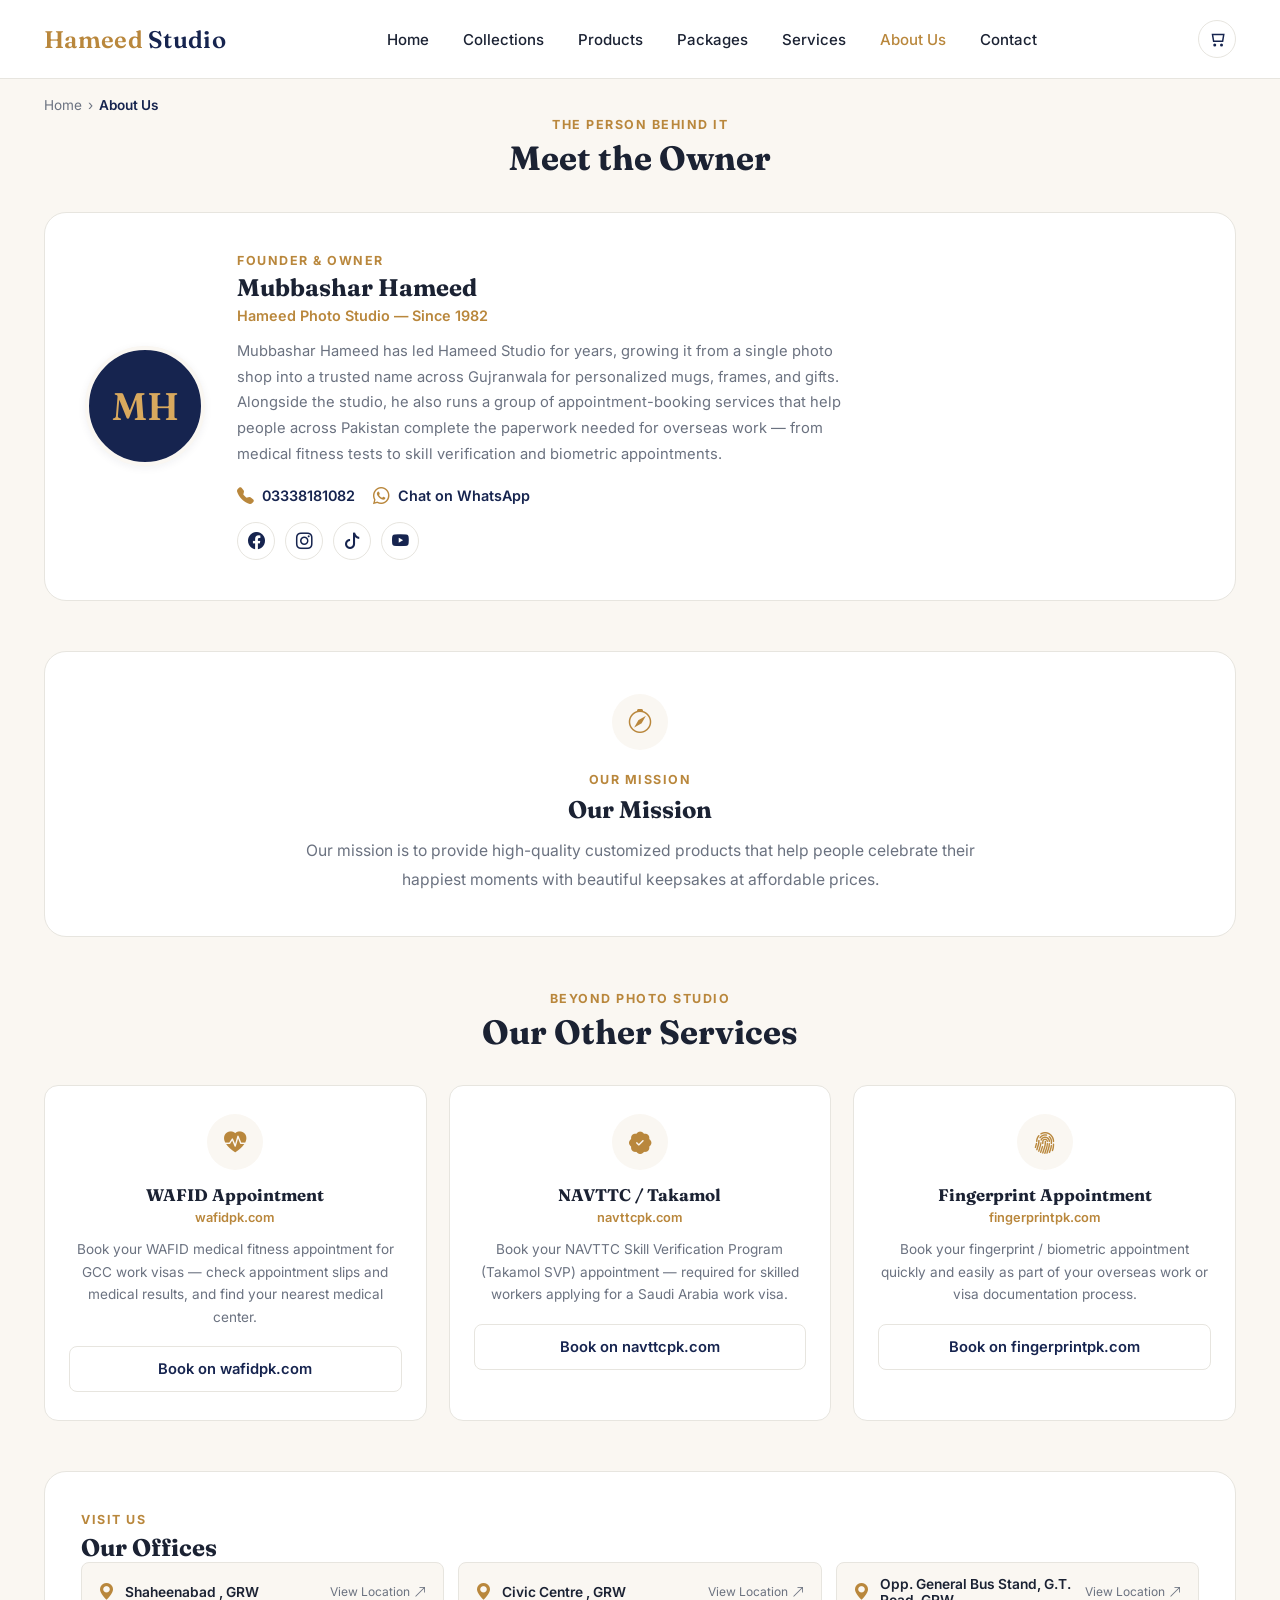
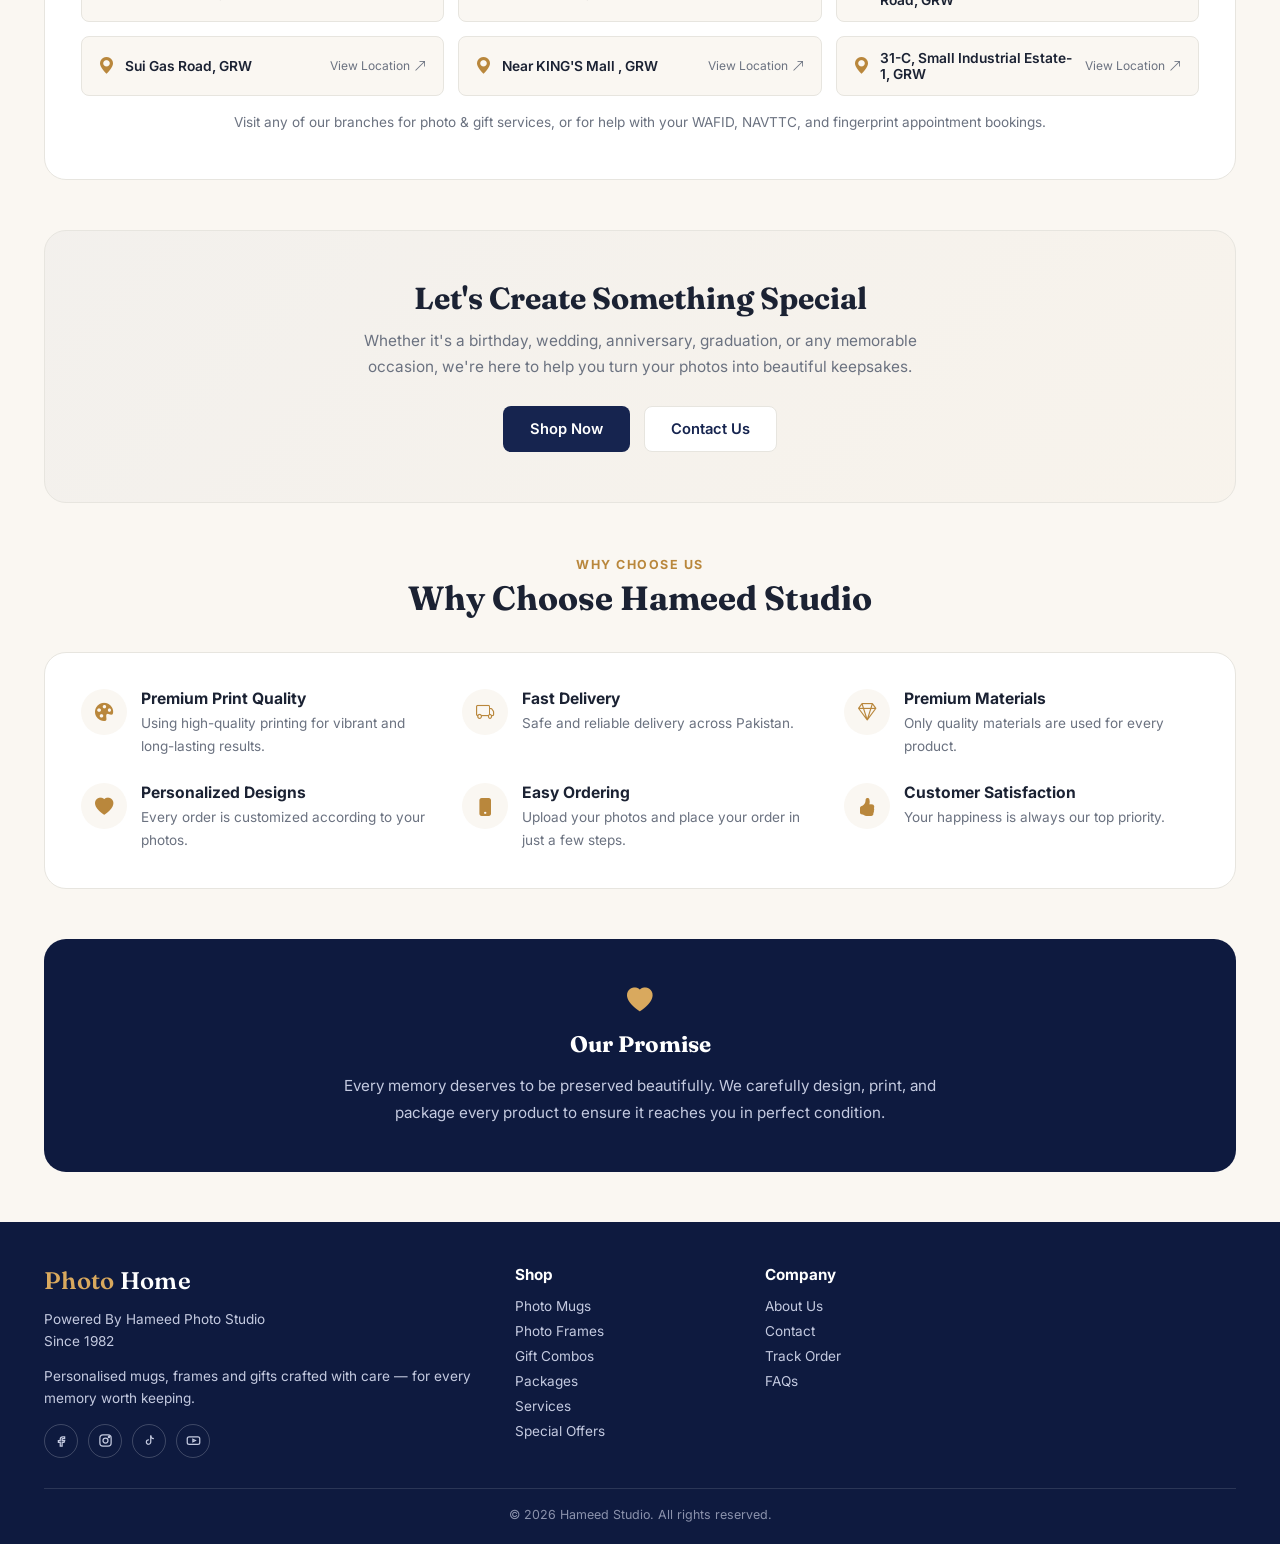
==== commit 998365fa: "Update about.html" ====
--- a/about.html
+++ b/about.html
@@ -3,8 +3,7 @@
 <head>
 <meta charset="UTF-8">
 <meta name="viewport" content="width=device-width, initial-scale=1.0">
- <link rel="icon" type="image/png" href="f.png">
-<title>About Us — Hameed Photo Studio</title>
+<title>About Us — Hameed Studio</title>
 <link rel="preconnect" href="https://fonts.googleapis.com">
 <link href="https://fonts.googleapis.com/css2?family=Fraunces:wght@500;600;700&family=Inter:wght@400;500;600;700&display=swap" rel="stylesheet">
 <link rel="stylesheet" href="https://cdn.jsdelivr.net/npm/bootstrap-icons@1.11.3/font/bootstrap-icons.css">
@@ -296,6 +295,7 @@
           <a href="./coll.html">Collections</a>
           <a href="products.html">Products</a>
           <a href="packages.html">Packages</a>
+          <a href="services.html">Services</a>
           <a href="about.html" class="active">About Us</a>
           <a href="contact.html">Contact</a>
         </nav>
@@ -322,6 +322,7 @@
         <a href="coll.html">Collections</a>
         <a href="products.html">Products</a>
         <a href="packages.html">Packages</a>
+        <a href="services.html">Services</a>
         <a href="about.html">About Us</a>
         <a href="contact.html">Contact</a>
       </nav>
@@ -540,6 +541,7 @@
               <li><a href="products.html">Photo Frames</a></li>
               <li><a href="products.html">Gift Combos</a></li>
               <li><a href="packages.html">Packages</a></li>
+              <li><a href="services.html">Services</a></li>
               <li><a href="products.html">Special Offers</a></li>
             </ul>
           </div>
@@ -564,4 +566,4 @@
 <script src="js/cart.js"></script>
 <script src="js/main.js"></script>
 </body>
-</html>+</html>
